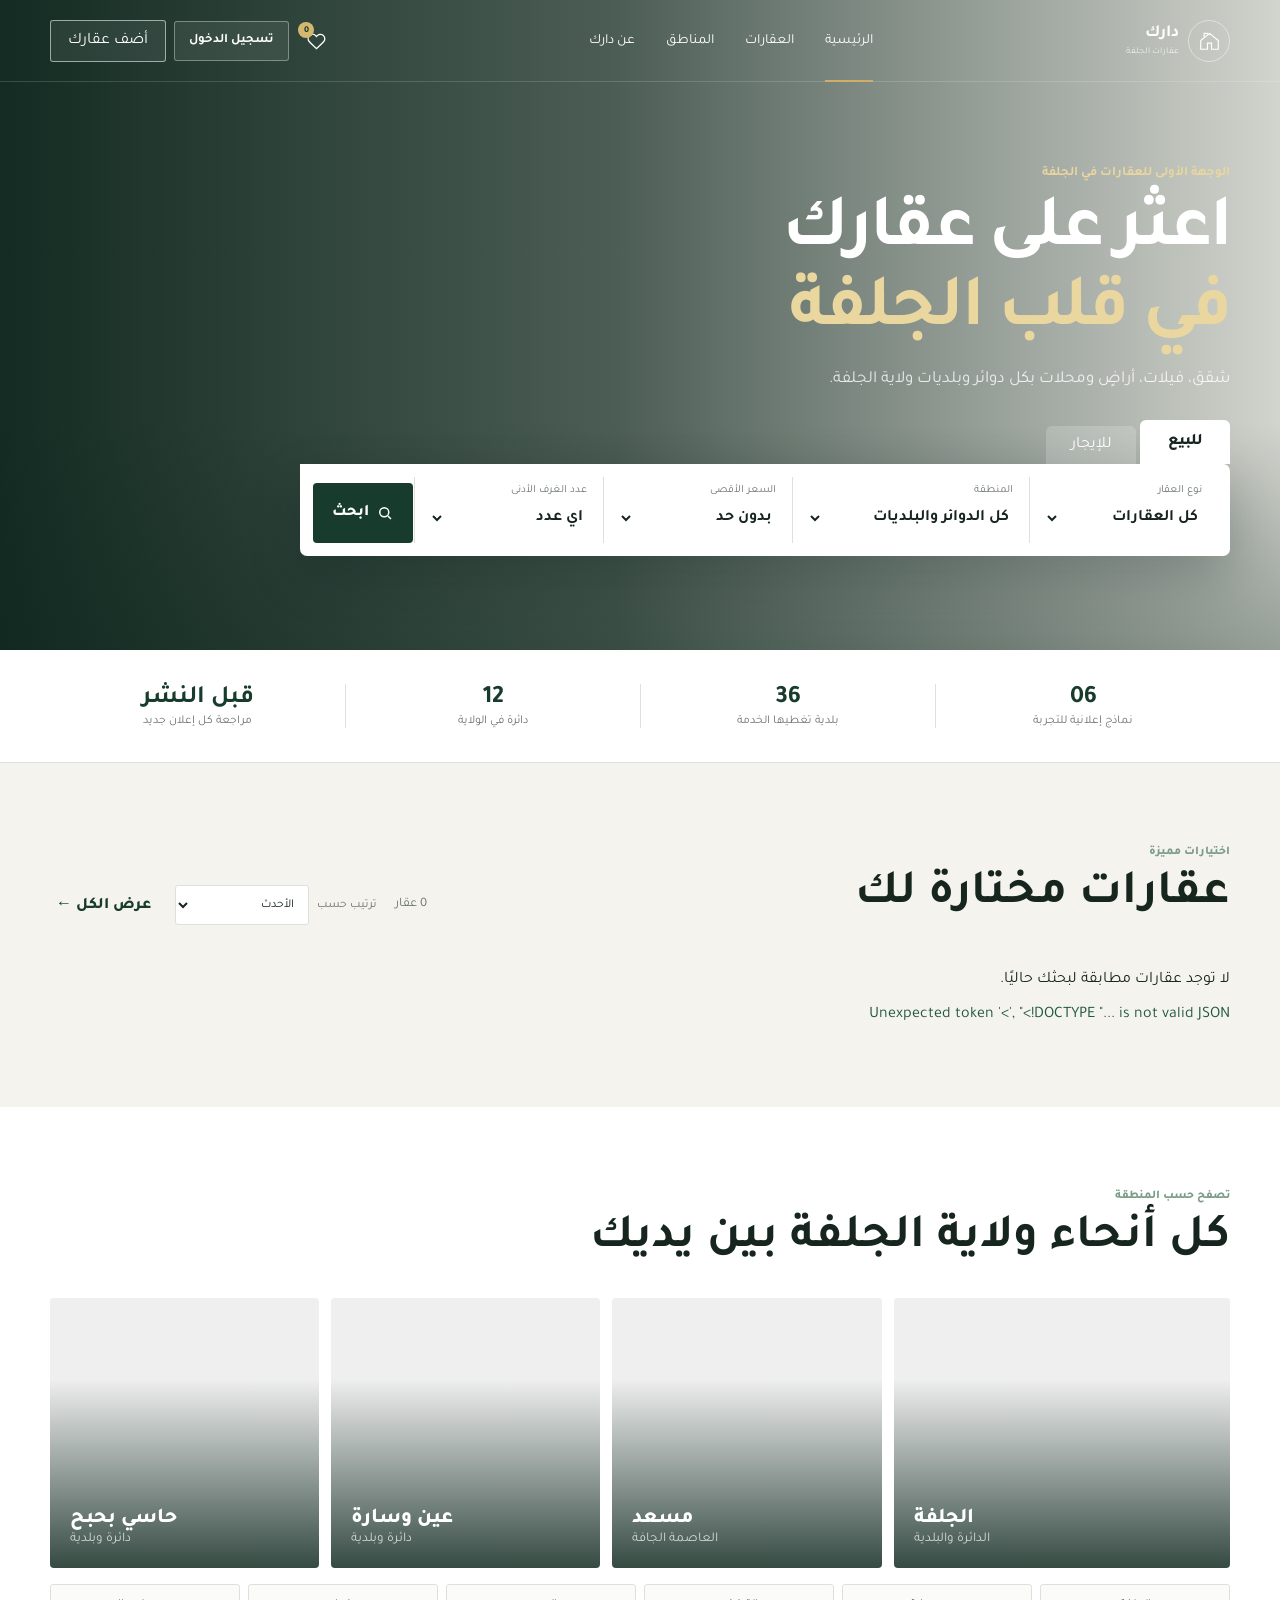
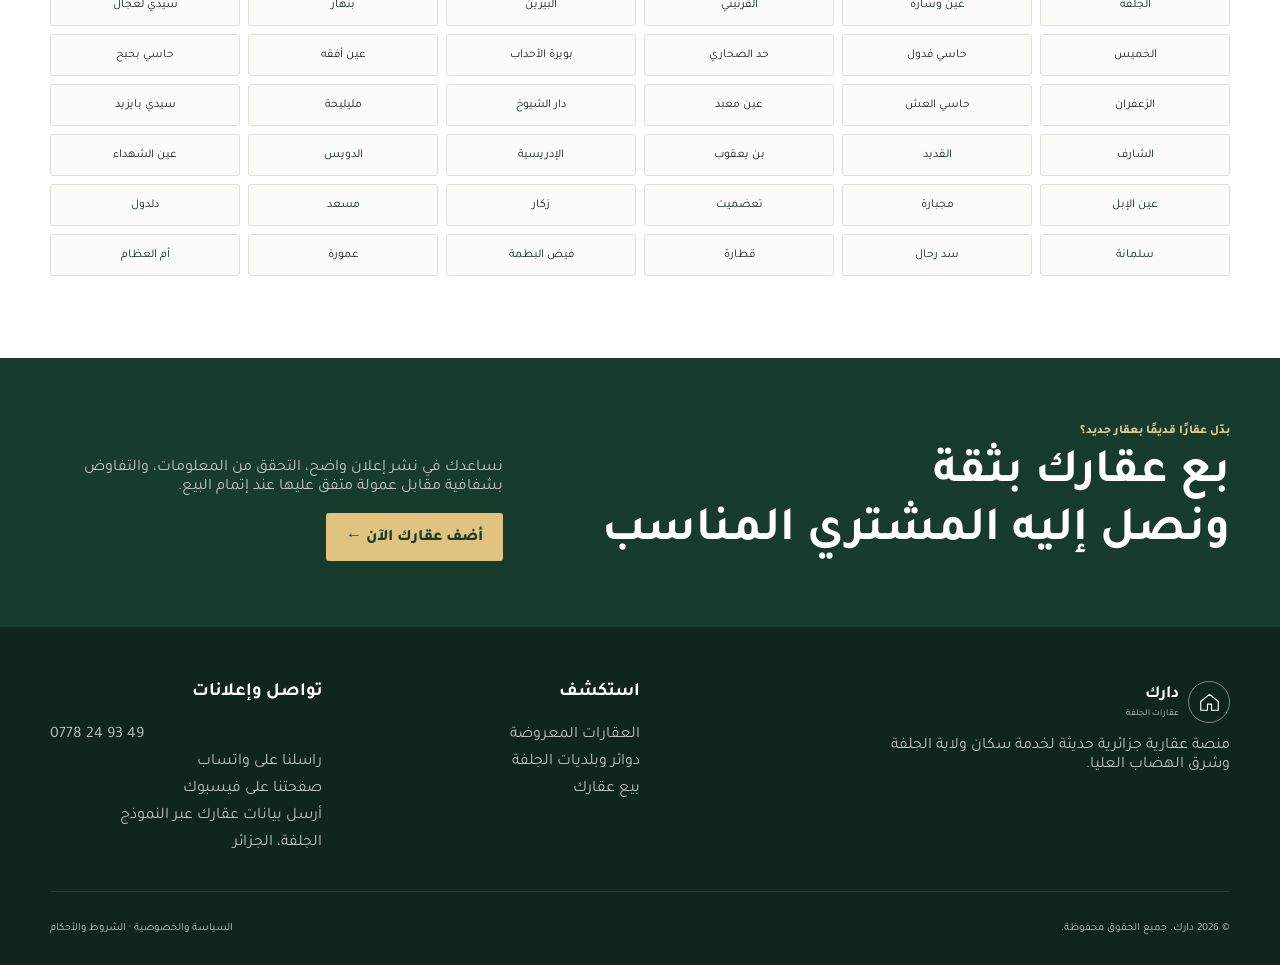
==== index.html @ da3f776e "Add files via upload" ====
<!doctype html>
<html lang="ar" dir="rtl">
<head>
  <meta charset="UTF-8">
  <meta name="viewport" content="width=device-width, initial-scale=1.0">
  <meta name="theme-color" content="#10291f">
  <meta name="description" content="دارك - سوق عقارات ولاية الجلفة. ابحث واشترِ أو بع عقارك في بلديات ودواوير ولاية الجلفة.">
  <title>دارك | عقارات الجلفة</title>
  <link rel="preconnect" href="https://fonts.googleapis.com">
  <link rel="preconnect" href="https://fonts.gstatic.com" crossorigin>
  <link href="https://fonts.googleapis.com/css2?family=Tajawal:wght@400;500;700;800&display=swap" rel="stylesheet">
  <link rel="stylesheet" href="./styles.css">
</head>
<body>
  <header class="topbar">
    <div class="container nav-shell">
      <a class="brand" href="#top" aria-label="دارك العقارية">
        <span class="brand-icon">
          <svg viewBox="0 0 40 40" aria-hidden="true"><path d="M7 18.5 20 8l13 10.5v13H23v-9h-6v9H7z"/><path d="M12 13V8h5v1"/></svg>
        </span>
        <span><strong>دارك</strong><small>عقارات الجلفة</small></span>
      </a>

      <nav class="main-nav" id="main-nav" aria-label="التنقل الرئيسي">
        <a class="active" href="#top">الرئيسية</a>
        <a href="#properties">العقارات</a>
        <a href="#locations">المناطق</a>
        <a href="#about">عن دارك</a>
      </nav>

      <div class="nav-actions">
        <button class="icon-button" id="favorites-button" type="button" aria-label="المفضلة">
          <svg viewBox="0 0 24 24" aria-hidden="true"><path d="M20.8 4.6a5.5 5.5 0 0 0-7.8 0L12 5.7l-1.1-1.1a5.5 5.5 0 0 0-7.8 7.8l1.1 1.1L12 21l7.8-7.5 1.1-1.1a5.5 5.5 0 0 0-.1-7.8Z"/></svg>
          <span class="favorite-count" id="favorite-count">0</span>
        </button>
        <button class="account-button" type="button" id="account-button">تسجيل الدخول</button>
        <button class="sell-button" type="button" data-open-listing>أضف عقارك</button>
        <button class="menu-button" type="button" id="menu-button" aria-expanded="false" aria-controls="main-nav">☰</button>
      </div>
    </div>
  </header>

  <main id="top">
    <section class="hero">
      <div class="hero-shade"></div>
      <div class="container hero-content">
        <p class="hero-kicker">الوجهة الأولى للعقارات في الجلفة</p>
        <h1>اعثر على عقارك<br><span>في قلب الجلفة</span></h1>
        <p class="hero-description">شقق، فيلات، أراضٍ ومحلات بكل دوائر وبلديات ولاية الجلفة.</p>

        <form class="search-panel" id="search-form">
          <div class="search-tabs" role="tablist">
            <button type="button" class="search-tab active" data-purpose="sale">للبيع</button>
            <button type="button" class="search-tab" data-purpose="rent">للإيجار</button>
          </div>
          <div class="search-fields">
            <label>
              <span>نوع العقار</span>
              <select id="property-type">
                <option value="">كل العقارات</option>
                <option value="شقة">شقة</option>
                <option value="فيلا">فيلا</option>
                <option value="بيت">بيت</option>
                <option value="أرض">أرض</option>
                <option value="محل">محل تجاري</option>
              </select>
            </label>
            <label>
              <span>المنطقة</span>
              <select id="location-filter">
                <option value="">كل الدوائر والبلديات</option>
                <optgroup label="دوائر الجلفة">
                  <option>دائرة الجلفة</option><option>دائرة عين وسارة</option><option>دائرة البيرين</option>
                  <option>دائرة سيدي لعجال</option><option>دائرة حد الصحاري</option><option>دائرة حاسي بحبح</option>
                  <option>دائرة دار الشيوخ</option><option>دائرة الشارف</option><option>دائرة الإدريسية</option>
                  <option>دائرة عين الإبل</option><option>دائرة مسعد</option><option>دائرة فيض البطمة</option>
                </optgroup>
                <optgroup label="بلديات الولاية (36)">
                  <option>الجلفة</option><option>عين وسارة</option><option>القرنيني</option><option>البيرين</option>
                  <option>بنهار</option><option>سيدي لعجال</option><option>الخميس</option><option>حاسي فدول</option>
                  <option>حد الصحاري</option><option>بويرة الأحداب</option><option>عين أفقه</option><option>حاسي بحبح</option>
                  <option>الزعفران</option><option>حاسي العش</option><option>عين معبد</option><option>دار الشيوخ</option>
                  <option>مليليحة</option><option>سيدي بايزيد</option><option>الشارف</option><option>القديد</option>
                  <option>بن يعقوب</option><option>الإدريسية</option><option>الدويس</option><option>عين الشهداء</option>
                  <option>عين الإبل</option><option>مجبارة</option><option>تعضميت</option><option>زكار</option>
                  <option>مسعد</option><option>دلدول</option><option>سلمانة</option><option>سد رحال</option>
                  <option>قطارة</option><option>فيض البطمة</option><option>عمورة</option><option>أم العظام</option>
                </optgroup>
              </select>
            </label>
            <label>
              <span>السعر الأقصى</span>
              <select id="price-filter">
                <option value="">بدون حد</option>
                <option value="5000000">5 مليون دج</option>
                <option value="10000000">10 ملايين دج</option>
                <option value="15000000">15 مليون دج</option>
                <option value="30000000">30 مليون دج</option>
              </select>
            </label>
            <label>
              <span>عدد الغرف الأدنى</span>
              <select id="rooms-filter">
                <option value="">أي عدد</option>
                <option value="1">غرفة واحدة فأكثر</option>
                <option value="2">غرفتان فأكثر</option>
                <option value="3">3 غرف فأكثر</option>
                <option value="4">4 غرف فأكثر</option>
              </select>
            </label>
            <button class="search-submit" type="submit">
              <svg viewBox="0 0 24 24" aria-hidden="true"><circle cx="11" cy="11" r="6"/><path d="m16 16 4 4"/></svg>
              ابحث
            </button>
          </div>
        </form>
      </div>
    </section>

    <section class="stats-strip" aria-label="إحصاءات الموقع">
      <div class="container stats-grid">
        <div><strong>06</strong><span>نماذج إعلانية للتجربة</span></div>
        <div><strong>36</strong><span>بلدية تغطيها الخدمة</span></div>
        <div><strong>12</strong><span>دائرة في الولاية</span></div>
        <div><strong>قبل النشر</strong><span>مراجعة كل إعلان جديد</span></div>
      </div>
    </section>

    <section class="section properties-section" id="properties">
      <div class="container">
        <div class="section-heading">
          <div>
            <p class="eyebrow">اختيارات مميزة</p>
            <h2>عقارات مختارة لك</h2>
          </div>
          <div class="property-controls">
            <span class="results-count" id="results-count" aria-live="polite">— عقار</span>
            <label class="sort-control">ترتيب حسب
              <select id="sort-select" aria-label="ترتيب العقارات">
                <option value="newest">الأحدث</option>
                <option value="price-asc">السعر: الأقل أولًا</option>
                <option value="price-desc">السعر: الأعلى أولًا</option>
                <option value="area-desc">المساحة: الأكبر أولًا</option>
              </select>
            </label>
            <button class="view-all" type="button" id="view-all">عرض الكل ←</button>
          </div>
        </div>
        <div class="property-grid" id="property-grid"></div>
        <p class="form-status properties-status" id="properties-status" role="status"></p>
      </div>
    </section>

    <section class="section location-section" id="locations">
      <div class="container">
        <div class="section-heading">
          <div><p class="eyebrow">تصفح حسب المنطقة</p><h2>كل أنحاء ولاية الجلفة بين يديك</h2></div>
        </div>
        <div class="location-grid">
          <button class="location-card location-djelfa" type="button" data-location="الجلفة"><span>الجلفة</span><small>الدائرة والبلدية</small></button>
          <button class="location-card location-messaad" type="button" data-location="مسعد"><span>مسعد</span><small>العاصمة الجافة</small></button>
          <button class="location-card location-ainoussera" type="button" data-location="عين وسارة"><span>عين وسارة</span><small>دائرة وبلدية</small></button>
          <button class="location-card location-hassi" type="button" data-location="حاسي بحبح"><span>حاسي بحبح</span><small>دائرة وبلدية</small></button>
        </div>
        <div class="municipality-list" id="municipality-list"></div>
      </div>
    </section>

    <section class="sell-cta" id="about">
      <div class="container sell-cta-inner">
        <div>
          <p class="eyebrow">بدّل عقارًا قديمًا بعقار جديد؟</p>
          <h2>بع عقارك بثقة<br>ونصل إليه المشتري المناسب</h2>
        </div>
        <div class="sell-cta-copy">
          <p>نساعدك في نشر إعلان واضح، التحقق من المعلومات، والتفاوض بشفافية مقابل عمولة متفق عليها عند إتمام البيع.</p>
          <button class="cta-button" type="button" data-open-listing>أضف عقارك الآن ←</button>
        </div>
      </div>
    </section>
  </main>

  <footer class="footer">
    <div class="container footer-grid">
      <div>
        <a class="brand footer-brand" href="#top">
          <span class="brand-icon"><svg viewBox="0 0 40 40"><path d="M7 18.5 20 8l13 10.5v13H23v-9h-6v9H7z"/></svg></span>
          <span><strong>دارك</strong><small>عقارات الجلفة</small></span>
        </a>
        <p>منصة عقارية جزائرية حديثة لخدمة سكان ولاية الجلفة وشرق الهضاب العليا.</p>
      </div>
      <div><h3>استكشف</h3><a href="#properties">العقارات المعروضة</a><a href="#locations">دوائر وبلديات الجلفة</a><a href="#about">بيع عقارك</a></div>
      <div>
        <h3>تواصل وإعلانات</h3>
        <a href="tel:+213778249349" dir="ltr">0778 24 93 49</a>
        <a href="https://wa.me/213778249349" target="_blank" rel="noopener noreferrer">راسلنا على واتساب</a>
        <a href="https://web.facebook.com/oussama.sd.545301/" target="_blank" rel="noopener noreferrer">صفحتنا على فيسبوك</a>
        <a href="#about">أرسل بيانات عقارك عبر النموذج</a>
        <span>الجلفة، الجزائر</span>
      </div>
    </div>
    <div class="container footer-bottom"><span>© 2026 دارك. جميع الحقوق محفوظة.</span><span>السياسة والخصوصية · الشروط والأحكام</span></div>
  </footer>

  <dialog class="modal" id="listing-modal">
    <form method="dialog" class="modal-close-wrap"><button class="modal-close" aria-label="إغلاق">×</button></form>
    <div class="modal-body">
      <p class="eyebrow">أضف إعلانًا جديدًا</p>
      <h2>عرض عقارك للبيع أو الإيجار</h2>
      <form id="listing-form" class="listing-form" enctype="multipart/form-data">
        <label><span>عنوان الإعلان</span><input name="title" maxlength="160" required placeholder="مثال: شقة حديثة قرب وسط المدينة"></label>
        <div class="form-grid">
          <label><span>الولاية</span><input value="الجلفة" disabled></label>
          <label><span>البلدية</span><select name="location" id="listing-location" required><option value="">اختر البلدية</option></select></label>
        </div>
        <div class="form-grid">
          <label><span>نوع العقار</span><select name="type" required><option>شقة</option><option>فيلا</option><option>بيت</option><option>أرض</option><option>محل</option></select></label>
          <label><span>الغرض</span><select name="purpose" required><option value="sale">للبيع</option><option value="rent">للإيجار</option></select></label>
        </div>
        <div class="form-grid">
          <label><span>السعر بالدينار</span><input name="price" type="number" min="0" required placeholder="14500000"></label>
          <label><span>رقم الهاتف</span><input name="phone" required inputmode="tel" placeholder="0550 00 00 00"></label>
        </div>
        <div class="form-grid">
          <label><span>المساحة بالمتر المربع</span><input name="area" type="number" min="1" placeholder="اختياري"></label>
          <label><span>عدد الغرف</span><input name="rooms" type="number" min="1" placeholder="اختياري"></label>
        </div>
        <label class="upload-field">
          <span>صور العقار <small>حتى 8 صور، بحد أقصى 4 ميغابايت للصورة</small></span>
          <input id="listing-images" name="images" type="file" accept="image/jpeg,image/png,image/webp" multiple>
          <span class="upload-hint">اختر صورًا واضحة بصيغة JPG أو PNG أو WEBP</span>
        </label>
        <div class="image-preview" id="image-preview" aria-live="polite"></div>
        <label><span>تفاصيل العقار</span><textarea name="description" rows="4" maxlength="5000" placeholder="صف حالة العقار، التجهيزات، الحي وأي تفاصيل مهمة"></textarea></label>
        <label class="terms-check"><input name="accept_terms" type="checkbox" required><span>أؤكد صحة المعلومات وأوافق على مراجعة الإعلان قبل نشره.</span></label>
        <button class="cta-button submit-listing" type="submit">إرسال للمراجعة</button>
        <p class="form-status" id="listing-status" role="status"></p>
      </form>
    </div>
  </dialog>

  <dialog class="modal auth-modal" id="auth-modal">
    <form method="dialog" class="modal-close-wrap"><button class="modal-close" aria-label="إغلاق">×</button></form>
    <div class="modal-body">
      <p class="eyebrow">حسابك في دارك</p>
      <h2 id="auth-title">مرحبًا بعودتك</h2>
      <p class="auth-intro">سجّل الدخول لمتابعة إعلاناتك والتعليق على العقارات.</p>
      <div class="auth-tabs" role="tablist" aria-label="الدخول أو إنشاء حساب">
        <button type="button" class="auth-tab active" data-auth-view="login">تسجيل الدخول</button>
        <button type="button" class="auth-tab" data-auth-view="register">إنشاء حساب</button>
      </div>
      <form id="login-form" class="listing-form auth-form">
        <label><span>رقم الهاتف</span><input name="phone" type="tel" inputmode="tel" autocomplete="tel" required placeholder="07XX XX XX XX"></label>
        <label><span>كلمة المرور</span><input name="password" type="password" autocomplete="current-password" minlength="8" required placeholder="8 أحرف على الأقل"></label>
        <button class="cta-button" type="submit">دخول آمن</button>
        <a class="forgot-password" href="https://wa.me/213778249349" target="_blank" rel="noopener noreferrer">نسيت كلمة المرور؟ تواصل معنا على واتساب</a>
      </form>
      <form id="register-form" class="listing-form auth-form" hidden>
        <label><span>الاسم الكامل</span><input name="name" autocomplete="name" maxlength="100" required placeholder="اكتب اسمك الكامل"></label>
        <label><span>رقم الهاتف</span><input name="phone" type="tel" inputmode="tel" autocomplete="tel" required placeholder="07XX XX XX XX"></label>
        <label><span>كلمة المرور</span><input name="password" type="password" autocomplete="new-password" minlength="8" maxlength="128" required placeholder="8 أحرف على الأقل"></label>
        <button class="cta-button" type="submit">إنشاء الحساب</button>
      </form>
      <p class="form-status" id="auth-status" role="status"></p>
      <p class="auth-security">نحفظ كلمة المرور مشفّرة ولا نعرضها لأحد.</p>
    </div>
  </dialog>

  <dialog class="modal detail-modal" id="detail-modal">
    <button class="modal-close detail-close" aria-label="إغلاق">×</button>
    <div id="detail-content"></div>
    <section class="comments-section">
      <div class="comments-heading">
        <div><p class="eyebrow">آراء المجتمع</p><h3>التعليقات</h3></div>
        <span id="comment-count">0 تعليق</span>
      </div>
      <div class="comments-list" id="comments-list"></div>
      <form class="comment-form" id="comment-form">
        <label for="comment-body">أضف تعليقًا أو استفسارًا</label>
        <textarea id="comment-body" name="body" rows="3" maxlength="2000" required placeholder="اكتب تعليقك باحترام ووضوح…"></textarea>
        <div class="comment-form-footer">
          <p class="form-status" id="comment-status" role="status"></p>
          <button class="cta-button" type="submit">إرسال التعليق</button>
        </div>
      </form>
    </section>
  </dialog>

  <script src="./script.js"></script>
</body>
</html>
---- styles.css ----
:root {
  --green: #173c2d;
  --green-2: #1f573f;
  --gold: #cfae67;
  --cream: #f5f3ed;
  --ink: #17251f;
  --muted: #6d756f;
  --line: #dde1dc;
  --white: #fff;
}
* { box-sizing: border-box; }
html { scroll-behavior: smooth; }
body { margin: 0; color: var(--ink); background: var(--cream); font-family: "Tajawal", Arial, sans-serif; }
button, input, select, textarea { font: inherit; }
button, select { cursor: pointer; }
button { transition: transform .18s ease, box-shadow .18s ease, background-color .18s ease, filter .18s ease; }
button:hover:not(:disabled) { transform: translateY(-2px); filter: brightness(1.04); }
button:active:not(:disabled) { transform: translateY(0) scale(.97); }
button:focus-visible, a:focus-visible, input:focus-visible, select:focus-visible, textarea:focus-visible { outline: 3px solid rgba(207,174,103,.8); outline-offset: 3px; }
button:disabled { cursor: wait; opacity: .65; }
[hidden] { display: none !important; }
a { color: inherit; text-decoration: none; }
.container { width: min(1180px, calc(100% - 48px)); margin-inline: auto; }

.topbar { position: absolute; z-index: 20; inset: 0 0 auto; height: 82px; color: white; border-bottom: 1px solid rgba(255,255,255,.15); }
.nav-shell { height: 82px; display: flex; align-items: center; justify-content: space-between; }
.brand { display: flex; align-items: center; gap: 9px; }
.brand-icon { width: 42px; height: 42px; display: grid; place-items: center; border: 1px solid rgba(255,255,255,.45); border-radius: 50%; }
.brand-icon svg { width: 27px; fill: none; stroke: currentColor; stroke-width: 1.7; stroke-linecap: round; stroke-linejoin: round; }
.brand strong, .brand small { display: block; }
.brand strong { font-size: 17px; line-height: 1.1; }
.brand small { margin-top: 3px; font-size: 9px; opacity: .78; }
.main-nav { display: flex; gap: 31px; font-size: 14px; }
.main-nav a { position: relative; padding-block: 31px; }
.main-nav a.active::after { position: absolute; right: 0; bottom: -1px; width: 100%; height: 2px; background: var(--gold); content: ""; }
.nav-actions { display: flex; align-items: center; gap: 8px; }
.account-button { min-height: 40px; padding-inline: 14px; border: 1px solid rgba(255,255,255,.35); border-radius: 3px; background: rgba(255,255,255,.08); color: white; font-size: 13px; font-weight: 700; }
.icon-button { position: relative; width: 38px; height: 38px; display: grid; place-items: center; border: 0; background: transparent; color: white; }
.icon-button svg { width: 19px; fill: none; stroke: currentColor; stroke-width: 1.7; }
.favorite-count { position: absolute; top: 0; left: 1px; min-width: 16px; height: 16px; display: grid; place-items: center; border-radius: 20px; background: #d6b76f; color: var(--green); font-size: 9px; font-weight: 800; }
.login-button { height: 38px; border: 0; background: transparent; color: white; }
.sell-button { height: 42px; padding-inline: 17px; border: 1px solid rgba(255,255,255,.55); border-radius: 3px; background: rgba(255,255,255,.08); color: white; }
.menu-button { display: none; border: 0; background: transparent; color: white; font-size: 24px; }

.hero { position: relative; min-height: 650px; display: flex; align-items: center; background: url("https://images.unsplash.com/photo-1600607687939-ce8a6c25118c?auto=format&fit=crop&w=1800&q=88") center 58% / cover; color: white; }
.hero-shade { position: absolute; inset: 0; background: linear-gradient(90deg, rgba(10,35,26,.96) 0%, rgba(10,35,26,.72) 48%, rgba(10,35,26,.15) 100%), linear-gradient(0deg, rgba(10,35,26,.3), transparent 35%); }
.hero-content { position: relative; z-index: 2; padding-top: 72px; }
.hero-kicker { margin: 0 0 12px; color: #ead69f; font-size: 13px; font-weight: 700; }
.hero h1 { margin: 0; font-size: clamp(49px, 6.5vw, 74px); line-height: 1.08; letter-spacing: -.035em; }
.hero h1 span { color: #ead69f; }
.hero-description { margin: 17px 0 30px; color: rgba(255,255,255,.82); font-size: 17px; }
.search-panel { width: min(930px, 100%); }
.search-tabs { height: 44px; display: flex; align-items: end; gap: 4px; }
.search-tab { width: 90px; height: 38px; border: 0; border-radius: 6px 6px 0 0; background: rgba(255,255,255,.18); color: white; }
.search-tab.active { height: 44px; background: white; color: var(--ink); font-weight: 800; }
.search-fields { min-height: 92px; display: grid; grid-template-columns: 1fr 1.25fr 1fr 1fr 100px; align-items: end; gap: 1px; padding: 13px; border-radius: 0 7px 7px 7px; background: white; box-shadow: 0 20px 50px rgba(5,25,17,.22); }
.search-fields label { height: 66px; display: flex; flex-direction: column; justify-content: center; gap: 3px; padding-inline: 15px; border-left: 1px solid var(--line); color: var(--muted); }
.search-fields label span { font-size: 11px; }
.search-fields select { width: 100%; height: 36px; border: 0; outline: 0; background: white; color: var(--ink); font-weight: 700; }
.search-submit { height: 60px; display: flex; align-items: center; justify-content: center; gap: 7px; border: 0; border-radius: 4px; background: var(--green); color: white; font-weight: 800; }
.search-submit svg { width: 18px; fill: none; stroke: currentColor; stroke-width: 2; }

.stats-strip { background: white; border-bottom: 1px solid var(--line); }
.stats-grid { min-height: 112px; display: grid; grid-template-columns: repeat(4, 1fr); align-items: center; }
.stats-grid div { display: flex; flex-direction: column; align-items: center; border-left: 1px solid var(--line); }
.stats-grid div:last-child { border-left: 0; }
.stats-grid strong { color: var(--green); font-size: 25px; }
.stats-grid span { color: var(--muted); font-size: 12px; }

.section { padding-block: 82px; }
.section-heading { display: flex; align-items: end; justify-content: space-between; margin-bottom: 30px; }
.eyebrow { margin: 0 0 8px; color: #7d9d89; font-size: 12px; font-weight: 800; }
.section-heading h2, .sell-cta h2 { margin: 0; font-size: clamp(34px, 4vw, 48px); line-height: 1.2; }
.property-controls { display: flex; align-items: center; gap: 18px; }
.results-count { color: var(--muted); font-size: 13px; white-space: nowrap; }
.sort-control { display: flex; align-items: center; gap: 8px; color: var(--muted); font-size: 12px; white-space: nowrap; }
.sort-control select { min-height: 40px; max-width: 190px; padding: 0 10px; border: 1px solid var(--line); border-radius: 3px; background: white; color: var(--ink); }
.view-all { border: 0; background: transparent; color: var(--green); font-weight: 800; }
.property-grid { display: grid; grid-template-columns: repeat(3, 1fr); gap: 20px; }
.property-card { overflow: hidden; border: 1px solid var(--line); border-radius: 5px; background: white; transition: transform .25s, box-shadow .25s; }
.property-card:hover { transform: translateY(-5px); box-shadow: 0 16px 35px rgba(31,68,52,.12); }
.property-image { position: relative; height: 230px; overflow: hidden; background: #dfe4df; }
.property-image img { width: 100%; height: 100%; display: block; object-fit: cover; transition: transform .45s; }
.property-card:hover .property-image img { transform: scale(1.035); }
.property-badge { position: absolute; top: 13px; right: 13px; padding: 6px 10px; border-radius: 3px; background: var(--green); color: white; font-size: 11px; font-weight: 800; }
.favorite-button { position: absolute; top: 12px; left: 12px; width: 38px; height: 38px; display: grid; place-items: center; border: 0; border-radius: 50%; background: rgba(255,255,255,.92); color: var(--ink); box-shadow: 0 4px 15px rgba(0,0,0,.12); }
.favorite-button svg { width: 18px; fill: none; stroke: currentColor; stroke-width: 1.8; }
.favorite-button.active svg { fill: #b94e4e; stroke: #b94e4e; }
.property-body { padding: 18px 18px 16px; }
.property-price { margin: 0 0 5px; color: var(--green); font-size: 21px; font-weight: 800; direction: rtl; }
.property-title { min-height: 48px; margin: 0 0 8px; font-size: 16px; }
.property-location { display: flex; align-items: center; gap: 5px; margin: 0 0 13px; color: var(--muted); font-size: 12px; }
.property-location::before { content: "●"; color: #9cb3a5; font-size: 7px; }
.property-meta { display: flex; align-items: center; gap: 15px; padding-top: 12px; border-top: 1px solid var(--line); color: var(--muted); font-size: 12px; }
.property-meta strong { color: var(--ink); }

.location-section { background: white; }
.location-grid { display: grid; grid-template-columns: 1.25fr 1fr 1fr 1fr; gap: 12px; }
.location-card { position: relative; height: 270px; display: flex; flex-direction: column; align-items: flex-end; justify-content: flex-end; overflow: hidden; border: 0; border-radius: 4px; padding: 20px; background-position: center; background-size: cover; color: white; text-align: right; }
.location-card::before { position: absolute; inset: 0; background: linear-gradient(0deg, rgba(12,38,28,.82), transparent 70%); content: ""; }
.location-card span, .location-card small { position: relative; z-index: 1; }
.location-card span { font-size: 21px; font-weight: 800; }
.location-card small { opacity: .75; }
.location-djelfa { background-image: url("https://images.unsplash.com/photo-1544984243-ec57ea16fe25?auto=format&fit=crop&w=700&q=80"); }
.location-messaad { background-image: url("https://images.unsplash.com/photo-1489493585363-d69421e0edd3?auto=format&fit=crop&w=700&q=80"); }
.location-ainoussera { background-image: url("https://images.unsplash.com/photo-1570129477492-45c003edd2be?auto=format&fit=crop&w=700&q=80"); }
.location-hassi { background-image: url("https://images.unsplash.com/photo-1600607687920-4e2a09cf159d?auto=format&fit=crop&w=700&q=80"); }
.municipality-list { display: grid; grid-template-columns: repeat(6, 1fr); gap: 8px; margin-top: 16px; }
.municipality-list button { min-height: 42px; border: 1px solid var(--line); border-radius: 3px; background: #fbfcfa; color: var(--ink); font-size: 12px; }
.municipality-list button:hover { border-color: #91a99b; background: #f1f5f2; }

.sell-cta { padding-block: 66px; background: var(--green); color: white; }
.sell-cta-inner { display: grid; grid-template-columns: 1fr .7fr; align-items: end; gap: 80px; }
.sell-cta .eyebrow { color: #e2ca91; }
.sell-cta-copy p { color: rgba(255,255,255,.72); }
.cta-button { min-height: 48px; padding-inline: 20px; border: 0; border-radius: 3px; background: #dfc37f; color: var(--green); font-weight: 800; }

.footer { padding-top: 54px; background: #10251b; color: rgba(255,255,255,.72); }
.footer-grid { display: grid; grid-template-columns: 1.5fr .7fr .8fr; gap: 80px; }
.footer-brand { color: white; }
.footer-grid p { max-width: 360px; }
.footer-grid h3 { margin: 0 0 14px; color: white; }
.footer-grid > div { display: flex; flex-direction: column; gap: 8px; }
.footer-grid > div:first-child { display: block; }
.footer-grid p { margin-top: 14px; }
.footer-bottom { min-height: 74px; display: flex; align-items: center; justify-content: space-between; margin-top: 38px; border-top: 1px solid rgba(255,255,255,.1); font-size: 11px; }

.modal { width: min(650px, calc(100% - 32px)); max-height: 90vh; overflow: auto; border: 0; border-radius: 7px; padding: 0; color: var(--ink); box-shadow: 0 25px 80px rgba(0,0,0,.28); }
.modal::backdrop { background: rgba(8,25,18,.72); backdrop-filter: blur(5px); }
.modal-close-wrap { position: absolute; z-index: 2; left: 12px; top: 12px; margin: 0; }
.modal-close { width: 38px; height: 38px; border: 0; border-radius: 50%; background: #edf1ed; color: var(--ink); font-size: 24px; line-height: 1; }
.modal-body { padding: 38px; }
.modal-body h2 { margin: 0 0 22px; font-size: 30px; }
.listing-form { display: flex; flex-direction: column; gap: 13px; }
.listing-form label { display: flex; flex-direction: column; gap: 6px; font-size: 12px; font-weight: 800; }
.listing-form input, .listing-form select, .listing-form textarea { width: 100%; min-height: 46px; border: 1px solid var(--line); border-radius: 3px; background: #fbfcfa; padding: 10px 12px; outline: 0; }
.listing-form input:focus, .listing-form select:focus, .listing-form textarea:focus { border-color: #7e9f8c; }
.form-grid { display: grid; grid-template-columns: 1fr 1fr; gap: 12px; }
.submit-listing { margin-top: 4px; }
.form-status { min-height: 18px; margin: 0; color: var(--green-2); }
.upload-field { padding: 15px; border: 1px dashed #9cad9f; border-radius: 4px; background: #f7f9f6; }
.upload-field > span:first-child { display: flex; align-items: center; justify-content: space-between; gap: 10px; }
.upload-field small { color: var(--muted); font-size: 11px; font-weight: 500; }
.upload-field input { min-height: 45px; padding: 8px; background: white; }
.upload-hint { color: var(--muted); font-size: 11px; font-weight: 500; }
.image-preview { display: grid; grid-template-columns: repeat(4, minmax(0, 1fr)); gap: 8px; }
.image-preview:empty { display: none; }
.image-preview img { width: 100%; aspect-ratio: 1; border-radius: 3px; object-fit: cover; }
.terms-check { display: flex !important; flex-direction: row !important; align-items: flex-start; gap: 9px !important; color: var(--muted); font-weight: 500 !important; }
.terms-check input { width: 17px; min-height: 17px; flex: 0 0 17px; margin: 3px 0 0; accent-color: var(--green); }
.auth-modal { width: min(490px, calc(100% - 32px)); }
.auth-modal .modal-body { padding-top: 44px; }
.auth-intro, .auth-security { color: var(--muted); font-size: 13px; }
.auth-tabs { display: grid; grid-template-columns: 1fr 1fr; gap: 5px; margin: 20px 0; padding: 4px; border-radius: 4px; background: #eef1ed; }
.auth-tab { min-height: 42px; border: 0; border-radius: 3px; background: transparent; color: var(--muted); font-weight: 700; }
.auth-tab.active { background: white; color: var(--green); box-shadow: 0 2px 8px rgba(0,0,0,.08); }
.forgot-password { color: var(--green-2); font-size: 12px; text-align: center; }
.auth-security { margin: 12px 0 0; text-align: center; font-size: 11px; }
.detail-modal { width: min(900px, calc(100% - 32px)); }
.detail-modal .detail-close { position: absolute; z-index: 3; left: 18px; top: 18px; background: white; box-shadow: 0 4px 15px rgba(0,0,0,.15); }
.detail-layout { display: grid; grid-template-columns: 1.15fr .85fr; }
.detail-gallery { min-width: 0; background: #e6ebe7; }
.detail-main-image { width: 100%; height: 440px; display: block; object-fit: cover; }
.detail-thumbnails { display: flex; gap: 7px; padding: 9px; overflow-x: auto; background: white; }
.detail-thumbnail { width: 70px; height: 55px; flex: 0 0 70px; overflow: hidden; border: 2px solid transparent; border-radius: 3px; padding: 0; background: white; }
.detail-thumbnail.active { border-color: var(--gold); }
.detail-thumbnail img { width: 100%; height: 100%; display: block; object-fit: cover; }
.detail-image-placeholder { min-height: 260px; display: grid; place-items: center; color: var(--muted); }
.detail-info { padding: 35px 28px; }
.detail-info > .property-badge { position: static; display: inline-block; }
.detail-info h2 { margin: 8px 0 12px; }
.detail-info .property-price { font-size: 28px; }
.detail-info p { color: var(--muted); }
.detail-description { white-space: pre-wrap; overflow-wrap: anywhere; }
.detail-actions { display: flex; gap: 8px; margin-top: 20px; }
.detail-actions a { height: 48px; flex: 1; display: grid; place-items: center; border-radius: 3px; background: var(--green); color: white; font-weight: 800; }
.comments-section { padding: 25px 30px 30px; border-top: 1px solid var(--line); background: #fbfcfa; }
.comments-heading { display: flex; align-items: center; justify-content: space-between; }
.comments-heading h3 { margin: 0; font-size: 23px; }
.comments-heading > span { color: var(--muted); font-size: 12px; }
.comments-list { display: grid; gap: 10px; margin-block: 16px; }
.comment-card { padding: 13px 15px; border: 1px solid var(--line); border-radius: 3px; background: white; }
.comment-card header { display: flex; justify-content: space-between; gap: 12px; margin-bottom: 5px; color: var(--green); font-size: 12px; font-weight: 800; }
.comment-card time { color: var(--muted); font-size: 10px; font-weight: 400; }
.comment-card p { margin: 0; color: #414b45; white-space: pre-wrap; overflow-wrap: anywhere; }
.comment-form { display: grid; gap: 9px; }
.comment-form label { font-size: 13px; font-weight: 800; }
.comment-form textarea { width: 100%; resize: vertical; padding: 11px 13px; border: 1px solid var(--line); border-radius: 3px; background: white; }
.comment-form-footer { display: flex; align-items: center; justify-content: space-between; gap: 12px; }
.comment-form-footer .form-status { flex: 1; }
.comment-form .cta-button { min-height: 42px; }
.property-card { cursor: pointer; }

@media (max-width: 900px) {
  .container { width: min(100% - 32px, 1180px); }
  .main-nav { position: absolute; top: 72px; right: 16px; left: 16px; display: none; flex-direction: column; gap: 0; padding: 10px 18px; background: var(--green); }
  .main-nav.open { display: flex; }
  .main-nav a { padding: 12px 4px; border-bottom: 1px solid rgba(255,255,255,.1); }
  .main-nav a.active::after { display: none; }
  .menu-button { display: block; }
  .account-button { min-height: 36px; padding-inline: 9px; font-size: 11px; }
  .hero { min-height: 690px; }
  .search-fields { grid-template-columns: 1fr 1fr; }
  .search-fields label { border: 0; }
  .property-grid { grid-template-columns: 1fr 1fr; }
  .location-grid { grid-template-columns: 1fr 1fr; }
  .location-card { height: 220px; }
  .municipality-list { grid-template-columns: repeat(3, 1fr); }
  .sell-cta-inner { grid-template-columns: 1fr; gap: 20px; }
  .footer-grid { grid-template-columns: 1fr 1fr; }
  .footer-grid > div:first-child { grid-column: 1 / -1; }
}
@media (max-width: 620px) {
  .topbar, .nav-shell { height: 72px; }
  .brand-icon { width: 38px; height: 38px; }
  .brand small { display: none; }
  .sell-button { display: none; }
  .account-button { max-width: 116px; overflow: hidden; text-overflow: ellipsis; white-space: nowrap; }
  .hero { min-height: 760px; align-items: flex-start; padding-top: 130px; background-position: 58% center; }
  .hero h1 { font-size: 44px; }
  .hero-description { max-width: 310px; }
  .search-panel { margin-top: 22px; }
  .search-fields { grid-template-columns: 1fr; padding: 10px; }
  .search-fields label { height: 58px; border-bottom: 1px solid var(--line); }
  .search-submit { height: 52px; }
  .stats-grid { grid-template-columns: 1fr 1fr; padding-block: 10px; }
  .stats-grid div { min-height: 72px; justify-content: center; border-bottom: 1px solid var(--line); }
  .stats-grid div:nth-child(2) { border-left: 0; }
  .stats-grid div:nth-child(3), .stats-grid div:nth-child(4) { border-bottom: 0; }
  .section { padding-block: 58px; }
  .section-heading { align-items: flex-start; }
  .property-controls { align-items: flex-end; flex-direction: column; gap: 8px; }
  .sort-control select { max-width: 160px; }
  .property-grid { grid-template-columns: 1fr; }
  .property-image { height: 245px; }
  .location-grid { grid-template-columns: 1fr 1fr; }
  .location-card { height: 180px; }
  .municipality-list { grid-template-columns: repeat(2, 1fr); }
  .sell-cta { padding-block: 48px; }
  .footer-grid { grid-template-columns: 1fr; gap: 28px; }
  .footer-grid > div:first-child { grid-column: auto; }
  .footer-bottom { align-items: flex-start; flex-direction: column; justify-content: center; gap: 5px; }
  .form-grid { grid-template-columns: 1fr; }
  .image-preview { grid-template-columns: repeat(3, minmax(0, 1fr)); }
  .modal-body { padding: 28px 18px; }
  .detail-layout { grid-template-columns: 1fr; }
  .detail-main-image { height: 280px; }
  .comments-section { padding: 20px 18px; }
  .comment-form-footer { align-items: stretch; flex-direction: column; }
}
@media (prefers-reduced-motion: reduce) {
  html { scroll-behavior: auto; }
  *, *::before, *::after { animation-duration: .01ms !important; transition-duration: .01ms !important; }
}
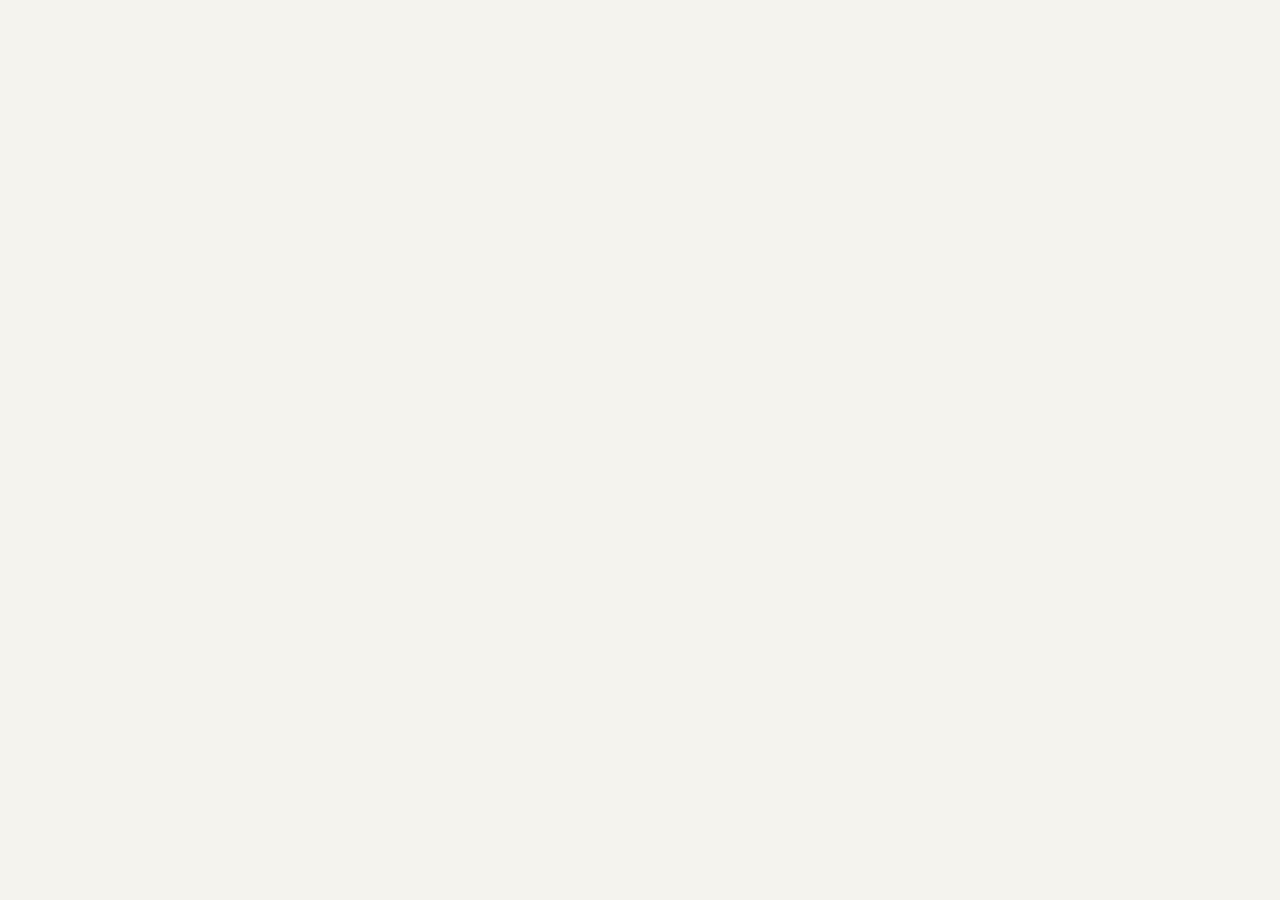
==== commit 2d8c277a: "Improve login and registration UI with validation" ====
--- a/index.html
+++ b/index.html
@@ -1,291 +1,66 @@
-<!doctype html>
-<html lang="ar" dir="rtl">
-<head>
-  <meta charset="UTF-8">
-  <meta name="viewport" content="width=device-width, initial-scale=1.0">
-  <meta name="theme-color" content="#10291f">
-  <meta name="description" content="دارك - سوق عقارات ولاية الجلفة. ابحث واشترِ أو بع عقارك في بلديات ودواوير ولاية الجلفة.">
-  <title>دارك | عقارات الجلفة</title>
-  <link rel="preconnect" href="https://fonts.googleapis.com">
-  <link rel="preconnect" href="https://fonts.gstatic.com" crossorigin>
-  <link href="https://fonts.googleapis.com/css2?family=Tajawal:wght@400;500;700;800&display=swap" rel="stylesheet">
-  <link rel="stylesheet" href="./styles.css">
-</head>
-<body>
-  <header class="topbar">
-    <div class="container nav-shell">
-      <a class="brand" href="#top" aria-label="دارك العقارية">
-        <span class="brand-icon">
-          <svg viewBox="0 0 40 40" aria-hidden="true"><path d="M7 18.5 20 8l13 10.5v13H23v-9h-6v9H7z"/><path d="M12 13V8h5v1"/></svg>
-        </span>
-        <span><strong>دارك</strong><small>عقارات الجلفة</small></span>
-      </a>
-
-      <nav class="main-nav" id="main-nav" aria-label="التنقل الرئيسي">
-        <a class="active" href="#top">الرئيسية</a>
-        <a href="#properties">العقارات</a>
-        <a href="#locations">المناطق</a>
-        <a href="#about">عن دارك</a>
-      </nav>
-
-      <div class="nav-actions">
-        <button class="icon-button" id="favorites-button" type="button" aria-label="المفضلة">
-          <svg viewBox="0 0 24 24" aria-hidden="true"><path d="M20.8 4.6a5.5 5.5 0 0 0-7.8 0L12 5.7l-1.1-1.1a5.5 5.5 0 0 0-7.8 7.8l1.1 1.1L12 21l7.8-7.5 1.1-1.1a5.5 5.5 0 0 0-.1-7.8Z"/></svg>
-          <span class="favorite-count" id="favorite-count">0</span>
-        </button>
-        <button class="account-button" type="button" id="account-button">تسجيل الدخول</button>
-        <button class="sell-button" type="button" data-open-listing>أضف عقارك</button>
-        <button class="menu-button" type="button" id="menu-button" aria-expanded="false" aria-controls="main-nav">☰</button>
-      </div>
-    </div>
-  </header>
-
-  <main id="top">
-    <section class="hero">
-      <div class="hero-shade"></div>
-      <div class="container hero-content">
-        <p class="hero-kicker">الوجهة الأولى للعقارات في الجلفة</p>
-        <h1>اعثر على عقارك<br><span>في قلب الجلفة</span></h1>
-        <p class="hero-description">شقق، فيلات، أراضٍ ومحلات بكل دوائر وبلديات ولاية الجلفة.</p>
-
-        <form class="search-panel" id="search-form">
-          <div class="search-tabs" role="tablist">
-            <button type="button" class="search-tab active" data-purpose="sale">للبيع</button>
-            <button type="button" class="search-tab" data-purpose="rent">للإيجار</button>
-          </div>
-          <div class="search-fields">
-            <label>
-              <span>نوع العقار</span>
-              <select id="property-type">
-                <option value="">كل العقارات</option>
-                <option value="شقة">شقة</option>
-                <option value="فيلا">فيلا</option>
-                <option value="بيت">بيت</option>
-                <option value="أرض">أرض</option>
-                <option value="محل">محل تجاري</option>
-              </select>
-            </label>
-            <label>
-              <span>المنطقة</span>
-              <select id="location-filter">
-                <option value="">كل الدوائر والبلديات</option>
-                <optgroup label="دوائر الجلفة">
-                  <option>دائرة الجلفة</option><option>دائرة عين وسارة</option><option>دائرة البيرين</option>
-                  <option>دائرة سيدي لعجال</option><option>دائرة حد الصحاري</option><option>دائرة حاسي بحبح</option>
-                  <option>دائرة دار الشيوخ</option><option>دائرة الشارف</option><option>دائرة الإدريسية</option>
-                  <option>دائرة عين الإبل</option><option>دائرة مسعد</option><option>دائرة فيض البطمة</option>
-                </optgroup>
-                <optgroup label="بلديات الولاية (36)">
-                  <option>الجلفة</option><option>عين وسارة</option><option>القرنيني</option><option>البيرين</option>
-                  <option>بنهار</option><option>سيدي لعجال</option><option>الخميس</option><option>حاسي فدول</option>
-                  <option>حد الصحاري</option><option>بويرة الأحداب</option><option>عين أفقه</option><option>حاسي بحبح</option>
-                  <option>الزعفران</option><option>حاسي العش</option><option>عين معبد</option><option>دار الشيوخ</option>
-                  <option>مليليحة</option><option>سيدي بايزيد</option><option>الشارف</option><option>القديد</option>
-                  <option>بن يعقوب</option><option>الإدريسية</option><option>الدويس</option><option>عين الشهداء</option>
-                  <option>عين الإبل</option><option>مجبارة</option><option>تعضميت</option><option>زكار</option>
-                  <option>مسعد</option><option>دلدول</option><option>سلمانة</option><option>سد رحال</option>
-                  <option>قطارة</option><option>فيض البطمة</option><option>عمورة</option><option>أم العظام</option>
-                </optgroup>
-              </select>
-            </label>
-            <label>
-              <span>السعر الأقصى</span>
-              <select id="price-filter">
-                <option value="">بدون حد</option>
-                <option value="5000000">5 مليون دج</option>
-                <option value="10000000">10 ملايين دج</option>
-                <option value="15000000">15 مليون دج</option>
-                <option value="30000000">30 مليون دج</option>
-              </select>
-            </label>
-            <label>
-              <span>عدد الغرف الأدنى</span>
-              <select id="rooms-filter">
-                <option value="">أي عدد</option>
-                <option value="1">غرفة واحدة فأكثر</option>
-                <option value="2">غرفتان فأكثر</option>
-                <option value="3">3 غرف فأكثر</option>
-                <option value="4">4 غرف فأكثر</option>
-              </select>
-            </label>
-            <button class="search-submit" type="submit">
-              <svg viewBox="0 0 24 24" aria-hidden="true"><circle cx="11" cy="11" r="6"/><path d="m16 16 4 4"/></svg>
-              ابحث
-            </button>
-          </div>
-        </form>
-      </div>
-    </section>
-
-    <section class="stats-strip" aria-label="إحصاءات الموقع">
-      <div class="container stats-grid">
-        <div><strong>06</strong><span>نماذج إعلانية للتجربة</span></div>
-        <div><strong>36</strong><span>بلدية تغطيها الخدمة</span></div>
-        <div><strong>12</strong><span>دائرة في الولاية</span></div>
-        <div><strong>قبل النشر</strong><span>مراجعة كل إعلان جديد</span></div>
-      </div>
-    </section>
-
-    <section class="section properties-section" id="properties">
-      <div class="container">
-        <div class="section-heading">
-          <div>
-            <p class="eyebrow">اختيارات مميزة</p>
-            <h2>عقارات مختارة لك</h2>
-          </div>
-          <div class="property-controls">
-            <span class="results-count" id="results-count" aria-live="polite">— عقار</span>
-            <label class="sort-control">ترتيب حسب
-              <select id="sort-select" aria-label="ترتيب العقارات">
-                <option value="newest">الأحدث</option>
-                <option value="price-asc">السعر: الأقل أولًا</option>
-                <option value="price-desc">السعر: الأعلى أولًا</option>
-                <option value="area-desc">المساحة: الأكبر أولًا</option>
-              </select>
-            </label>
-            <button class="view-all" type="button" id="view-all">عرض الكل ←</button>
-          </div>
-        </div>
-        <div class="property-grid" id="property-grid"></div>
-        <p class="form-status properties-status" id="properties-status" role="status"></p>
-      </div>
-    </section>
-
-    <section class="section location-section" id="locations">
-      <div class="container">
-        <div class="section-heading">
-          <div><p class="eyebrow">تصفح حسب المنطقة</p><h2>كل أنحاء ولاية الجلفة بين يديك</h2></div>
-        </div>
-        <div class="location-grid">
-          <button class="location-card location-djelfa" type="button" data-location="الجلفة"><span>الجلفة</span><small>الدائرة والبلدية</small></button>
-          <button class="location-card location-messaad" type="button" data-location="مسعد"><span>مسعد</span><small>العاصمة الجافة</small></button>
-          <button class="location-card location-ainoussera" type="button" data-location="عين وسارة"><span>عين وسارة</span><small>دائرة وبلدية</small></button>
-          <button class="location-card location-hassi" type="button" data-location="حاسي بحبح"><span>حاسي بحبح</span><small>دائرة وبلدية</small></button>
-        </div>
-        <div class="municipality-list" id="municipality-list"></div>
-      </div>
-    </section>
-
-    <section class="sell-cta" id="about">
-      <div class="container sell-cta-inner">
-        <div>
-          <p class="eyebrow">بدّل عقارًا قديمًا بعقار جديد؟</p>
-          <h2>بع عقارك بثقة<br>ونصل إليه المشتري المناسب</h2>
-        </div>
-        <div class="sell-cta-copy">
-          <p>نساعدك في نشر إعلان واضح، التحقق من المعلومات، والتفاوض بشفافية مقابل عمولة متفق عليها عند إتمام البيع.</p>
-          <button class="cta-button" type="button" data-open-listing>أضف عقارك الآن ←</button>
-        </div>
-      </div>
-    </section>
-  </main>
-
-  <footer class="footer">
-    <div class="container footer-grid">
-      <div>
-        <a class="brand footer-brand" href="#top">
-          <span class="brand-icon"><svg viewBox="0 0 40 40"><path d="M7 18.5 20 8l13 10.5v13H23v-9h-6v9H7z"/></svg></span>
-          <span><strong>دارك</strong><small>عقارات الجلفة</small></span>
-        </a>
-        <p>منصة عقارية جزائرية حديثة لخدمة سكان ولاية الجلفة وشرق الهضاب العليا.</p>
-      </div>
-      <div><h3>استكشف</h3><a href="#properties">العقارات المعروضة</a><a href="#locations">دوائر وبلديات الجلفة</a><a href="#about">بيع عقارك</a></div>
-      <div>
-        <h3>تواصل وإعلانات</h3>
-        <a href="tel:+213778249349" dir="ltr">0778 24 93 49</a>
-        <a href="https://wa.me/213778249349" target="_blank" rel="noopener noreferrer">راسلنا على واتساب</a>
-        <a href="https://web.facebook.com/oussama.sd.545301/" target="_blank" rel="noopener noreferrer">صفحتنا على فيسبوك</a>
-        <a href="#about">أرسل بيانات عقارك عبر النموذج</a>
-        <span>الجلفة، الجزائر</span>
-      </div>
-    </div>
-    <div class="container footer-bottom"><span>© 2026 دارك. جميع الحقوق محفوظة.</span><span>السياسة والخصوصية · الشروط والأحكام</span></div>
-  </footer>
-
-  <dialog class="modal" id="listing-modal">
-    <form method="dialog" class="modal-close-wrap"><button class="modal-close" aria-label="إغلاق">×</button></form>
-    <div class="modal-body">
-      <p class="eyebrow">أضف إعلانًا جديدًا</p>
-      <h2>عرض عقارك للبيع أو الإيجار</h2>
-      <form id="listing-form" class="listing-form" enctype="multipart/form-data">
-        <label><span>عنوان الإعلان</span><input name="title" maxlength="160" required placeholder="مثال: شقة حديثة قرب وسط المدينة"></label>
-        <div class="form-grid">
-          <label><span>الولاية</span><input value="الجلفة" disabled></label>
-          <label><span>البلدية</span><select name="location" id="listing-location" required><option value="">اختر البلدية</option></select></label>
-        </div>
-        <div class="form-grid">
-          <label><span>نوع العقار</span><select name="type" required><option>شقة</option><option>فيلا</option><option>بيت</option><option>أرض</option><option>محل</option></select></label>
-          <label><span>الغرض</span><select name="purpose" required><option value="sale">للبيع</option><option value="rent">للإيجار</option></select></label>
-        </div>
-        <div class="form-grid">
-          <label><span>السعر بالدينار</span><input name="price" type="number" min="0" required placeholder="14500000"></label>
-          <label><span>رقم الهاتف</span><input name="phone" required inputmode="tel" placeholder="0550 00 00 00"></label>
-        </div>
-        <div class="form-grid">
-          <label><span>المساحة بالمتر المربع</span><input name="area" type="number" min="1" placeholder="اختياري"></label>
-          <label><span>عدد الغرف</span><input name="rooms" type="number" min="1" placeholder="اختياري"></label>
-        </div>
-        <label class="upload-field">
-          <span>صور العقار <small>حتى 8 صور، بحد أقصى 4 ميغابايت للصورة</small></span>
-          <input id="listing-images" name="images" type="file" accept="image/jpeg,image/png,image/webp" multiple>
-          <span class="upload-hint">اختر صورًا واضحة بصيغة JPG أو PNG أو WEBP</span>
-        </label>
-        <div class="image-preview" id="image-preview" aria-live="polite"></div>
-        <label><span>تفاصيل العقار</span><textarea name="description" rows="4" maxlength="5000" placeholder="صف حالة العقار، التجهيزات، الحي وأي تفاصيل مهمة"></textarea></label>
-        <label class="terms-check"><input name="accept_terms" type="checkbox" required><span>أؤكد صحة المعلومات وأوافق على مراجعة الإعلان قبل نشره.</span></label>
-        <button class="cta-button submit-listing" type="submit">إرسال للمراجعة</button>
-        <p class="form-status" id="listing-status" role="status"></p>
-      </form>
-    </div>
-  </dialog>
-
-  <dialog class="modal auth-modal" id="auth-modal">
-    <form method="dialog" class="modal-close-wrap"><button class="modal-close" aria-label="إغلاق">×</button></form>
-    <div class="modal-body">
-      <p class="eyebrow">حسابك في دارك</p>
-      <h2 id="auth-title">مرحبًا بعودتك</h2>
-      <p class="auth-intro">سجّل الدخول لمتابعة إعلاناتك والتعليق على العقارات.</p>
-      <div class="auth-tabs" role="tablist" aria-label="الدخول أو إنشاء حساب">
-        <button type="button" class="auth-tab active" data-auth-view="login">تسجيل الدخول</button>
-        <button type="button" class="auth-tab" data-auth-view="register">إنشاء حساب</button>
-      </div>
-      <form id="login-form" class="listing-form auth-form">
-        <label><span>رقم الهاتف</span><input name="phone" type="tel" inputmode="tel" autocomplete="tel" required placeholder="07XX XX XX XX"></label>
-        <label><span>كلمة المرور</span><input name="password" type="password" autocomplete="current-password" minlength="8" required placeholder="8 أحرف على الأقل"></label>
-        <button class="cta-button" type="submit">دخول آمن</button>
-        <a class="forgot-password" href="https://wa.me/213778249349" target="_blank" rel="noopener noreferrer">نسيت كلمة المرور؟ تواصل معنا على واتساب</a>
-      </form>
-      <form id="register-form" class="listing-form auth-form" hidden>
-        <label><span>الاسم الكامل</span><input name="name" autocomplete="name" maxlength="100" required placeholder="اكتب اسمك الكامل"></label>
-        <label><span>رقم الهاتف</span><input name="phone" type="tel" inputmode="tel" autocomplete="tel" required placeholder="07XX XX XX XX"></label>
-        <label><span>كلمة المرور</span><input name="password" type="password" autocomplete="new-password" minlength="8" maxlength="128" required placeholder="8 أحرف على الأقل"></label>
-        <button class="cta-button" type="submit">إنشاء الحساب</button>
-      </form>
-      <p class="form-status" id="auth-status" role="status"></p>
-      <p class="auth-security">نحفظ كلمة المرور مشفّرة ولا نعرضها لأحد.</p>
-    </div>
-  </dialog>
-
-  <dialog class="modal detail-modal" id="detail-modal">
-    <button class="modal-close detail-close" aria-label="إغلاق">×</button>
-    <div id="detail-content"></div>
-    <section class="comments-section">
-      <div class="comments-heading">
-        <div><p class="eyebrow">آراء المجتمع</p><h3>التعليقات</h3></div>
-        <span id="comment-count">0 تعليق</span>
-      </div>
-      <div class="comments-list" id="comments-list"></div>
-      <form class="comment-form" id="comment-form">
-        <label for="comment-body">أضف تعليقًا أو استفسارًا</label>
-        <textarea id="comment-body" name="body" rows="3" maxlength="2000" required placeholder="اكتب تعليقك باحترام ووضوح…"></textarea>
-        <div class="comment-form-footer">
-          <p class="form-status" id="comment-status" role="status"></p>
-          <button class="cta-button" type="submit">إرسال التعليق</button>
-        </div>
-      </form>
-    </section>
-  </dialog>
-
-  <script src="./script.js"></script>
-</body>
-</html>
+<!doctype html>
+<html lang="ar" dir="rtl">
+<head>
+  <meta charset="UTF-8">
+  <meta name="viewport" content="width=device-width, initial-scale=1.0">
+  <meta name="theme-color" content="#10291f">
+  <meta name="description" content="دارك - سوق عقارات ولاية الجلفة. ابحث واشترِ أو بع عقارك في بلديات ودواوير ولاية الجلفة.">
+  <title>دارك | عقارات الجلفة</title>
+  <link rel="preconnect" href="https://fonts.googleapis.com">
+  <link rel="preconnect" href="https://fonts.gstatic.com" crossorigin>
+  <link href="https://fonts.googleapis.com/css2?family=Tajawal:wght@400;500;700;800&display=swap" rel="stylesheet">
+  <link rel="stylesheet" href="./styles.css">
+</head>
+<body>
+  <!-- AUTH_UI_START -->
+  <dialog class="modal auth-modal" id="auth-modal" aria-labelledby="auth-title">
+    <form method="dialog" class="modal-close-wrap"><button class="modal-close" aria-label="إغلاق">×</button></form>
+    <div class="modal-body auth-modal-body">
+      <div class="auth-brand" aria-hidden="true"><span>د</span></div>
+      <p class="eyebrow">حسابك في دارك</p>
+      <h2 id="auth-title">مرحبًا بعودتك</h2>
+      <p class="auth-intro">سجّل الدخول لمتابعة إعلاناتك والتعليق على العقارات.</p>
+
+      <div class="auth-tabs" role="tablist" aria-label="الدخول أو إنشاء حساب">
+        <button type="button" class="auth-tab active" id="login-tab" role="tab" aria-selected="true" aria-controls="login-form" data-auth-view="login">تسجيل الدخول</button>
+        <button type="button" class="auth-tab" id="register-tab" role="tab" aria-selected="false" aria-controls="register-form" data-auth-view="register">إنشاء حساب</button>
+      </div>
+
+      <form id="login-form" class="listing-form auth-form" novalidate aria-labelledby="login-tab">
+        <label><span>رقم الهاتف</span>
+          <input class="auth-phone" name="phone" type="tel" inputmode="tel" autocomplete="tel" required maxlength="32" dir="ltr" placeholder="07XX XX XX XX">
+        </label>
+        <label><span>كلمة المرور</span>
+          <span class="password-field">
+            <input name="password" type="password" autocomplete="current-password" minlength="8" maxlength="128" required placeholder="8 أحرف على الأقل">
+            <button type="button" class="password-toggle" aria-label="إظهار كلمة المرور" aria-pressed="false">إظهار</button>
+          </span>
+        </label>
+        <button class="cta-button auth-submit" type="submit"><span>دخول آمن</span></button>
+        <a class="forgot-password" href="https://wa.me/213778249349" target="_blank" rel="noopener noreferrer">نسيت كلمة المرور؟ تواصل معنا على واتساب</a>
+      </form>
+
+      <form id="register-form" class="listing-form auth-form" novalidate hidden aria-labelledby="register-tab">
+        <label><span>الاسم الكامل</span>
+          <input name="name" autocomplete="name" maxlength="100" required placeholder="اكتب اسمك الكامل">
+        </label>
+        <label><span>رقم الهاتف</span>
+          <input class="auth-phone" name="phone" type="tel" inputmode="tel" autocomplete="tel" required maxlength="32" dir="ltr" placeholder="07XX XX XX XX">
+        </label>
+        <label><span>كلمة المرور</span>
+          <span class="password-field">
+            <input name="password" type="password" autocomplete="new-password" minlength="8" maxlength="128" required placeholder="8 أحرف على الأقل">
+            <button type="button" class="password-toggle" aria-label="إظهار كلمة المرور" aria-pressed="false">إظهار</button>
+          </span>
+        </label>
+        <button class="cta-button auth-submit" type="submit"><span>إنشاء الحساب</span></button>
+      </form>
+
+      <p class="form-status auth-status" id="auth-status" role="status" aria-live="polite"></p>
+      <p class="auth-security"><svg viewBox="0 0 24 24" aria-hidden="true"><path d="M7 10V7a5 5 0 0 1 10 0v3M5 10h14v11H5z"/></svg> نحفظ كلمة المرور مشفّرة ولا نعرضها لأحد.</p>
+    </div>
+  </dialog>
+  <!-- AUTH_UI_END -->
+  <script src="./script.js"></script>
+</body>
+</html>
--- a/styles.css
+++ b/styles.css
@@ -1,254 +1,16 @@
-:root {
-  --green: #173c2d;
-  --green-2: #1f573f;
-  --gold: #cfae67;
-  --cream: #f5f3ed;
-  --ink: #17251f;
-  --muted: #6d756f;
-  --line: #dde1dc;
-  --white: #fff;
-}
-* { box-sizing: border-box; }
-html { scroll-behavior: smooth; }
-body { margin: 0; color: var(--ink); background: var(--cream); font-family: "Tajawal", Arial, sans-serif; }
-button, input, select, textarea { font: inherit; }
-button, select { cursor: pointer; }
-button { transition: transform .18s ease, box-shadow .18s ease, background-color .18s ease, filter .18s ease; }
-button:hover:not(:disabled) { transform: translateY(-2px); filter: brightness(1.04); }
-button:active:not(:disabled) { transform: translateY(0) scale(.97); }
-button:focus-visible, a:focus-visible, input:focus-visible, select:focus-visible, textarea:focus-visible { outline: 3px solid rgba(207,174,103,.8); outline-offset: 3px; }
-button:disabled { cursor: wait; opacity: .65; }
-[hidden] { display: none !important; }
-a { color: inherit; text-decoration: none; }
-.container { width: min(1180px, calc(100% - 48px)); margin-inline: auto; }
-
-.topbar { position: absolute; z-index: 20; inset: 0 0 auto; height: 82px; color: white; border-bottom: 1px solid rgba(255,255,255,.15); }
-.nav-shell { height: 82px; display: flex; align-items: center; justify-content: space-between; }
-.brand { display: flex; align-items: center; gap: 9px; }
-.brand-icon { width: 42px; height: 42px; display: grid; place-items: center; border: 1px solid rgba(255,255,255,.45); border-radius: 50%; }
-.brand-icon svg { width: 27px; fill: none; stroke: currentColor; stroke-width: 1.7; stroke-linecap: round; stroke-linejoin: round; }
-.brand strong, .brand small { display: block; }
-.brand strong { font-size: 17px; line-height: 1.1; }
-.brand small { margin-top: 3px; font-size: 9px; opacity: .78; }
-.main-nav { display: flex; gap: 31px; font-size: 14px; }
-.main-nav a { position: relative; padding-block: 31px; }
-.main-nav a.active::after { position: absolute; right: 0; bottom: -1px; width: 100%; height: 2px; background: var(--gold); content: ""; }
-.nav-actions { display: flex; align-items: center; gap: 8px; }
-.account-button { min-height: 40px; padding-inline: 14px; border: 1px solid rgba(255,255,255,.35); border-radius: 3px; background: rgba(255,255,255,.08); color: white; font-size: 13px; font-weight: 700; }
-.icon-button { position: relative; width: 38px; height: 38px; display: grid; place-items: center; border: 0; background: transparent; color: white; }
-.icon-button svg { width: 19px; fill: none; stroke: currentColor; stroke-width: 1.7; }
-.favorite-count { position: absolute; top: 0; left: 1px; min-width: 16px; height: 16px; display: grid; place-items: center; border-radius: 20px; background: #d6b76f; color: var(--green); font-size: 9px; font-weight: 800; }
-.login-button { height: 38px; border: 0; background: transparent; color: white; }
-.sell-button { height: 42px; padding-inline: 17px; border: 1px solid rgba(255,255,255,.55); border-radius: 3px; background: rgba(255,255,255,.08); color: white; }
-.menu-button { display: none; border: 0; background: transparent; color: white; font-size: 24px; }
-
-.hero { position: relative; min-height: 650px; display: flex; align-items: center; background: url("https://images.unsplash.com/photo-1600607687939-ce8a6c25118c?auto=format&fit=crop&w=1800&q=88") center 58% / cover; color: white; }
-.hero-shade { position: absolute; inset: 0; background: linear-gradient(90deg, rgba(10,35,26,.96) 0%, rgba(10,35,26,.72) 48%, rgba(10,35,26,.15) 100%), linear-gradient(0deg, rgba(10,35,26,.3), transparent 35%); }
-.hero-content { position: relative; z-index: 2; padding-top: 72px; }
-.hero-kicker { margin: 0 0 12px; color: #ead69f; font-size: 13px; font-weight: 700; }
-.hero h1 { margin: 0; font-size: clamp(49px, 6.5vw, 74px); line-height: 1.08; letter-spacing: -.035em; }
-.hero h1 span { color: #ead69f; }
-.hero-description { margin: 17px 0 30px; color: rgba(255,255,255,.82); font-size: 17px; }
-.search-panel { width: min(930px, 100%); }
-.search-tabs { height: 44px; display: flex; align-items: end; gap: 4px; }
-.search-tab { width: 90px; height: 38px; border: 0; border-radius: 6px 6px 0 0; background: rgba(255,255,255,.18); color: white; }
-.search-tab.active { height: 44px; background: white; color: var(--ink); font-weight: 800; }
-.search-fields { min-height: 92px; display: grid; grid-template-columns: 1fr 1.25fr 1fr 1fr 100px; align-items: end; gap: 1px; padding: 13px; border-radius: 0 7px 7px 7px; background: white; box-shadow: 0 20px 50px rgba(5,25,17,.22); }
-.search-fields label { height: 66px; display: flex; flex-direction: column; justify-content: center; gap: 3px; padding-inline: 15px; border-left: 1px solid var(--line); color: var(--muted); }
-.search-fields label span { font-size: 11px; }
-.search-fields select { width: 100%; height: 36px; border: 0; outline: 0; background: white; color: var(--ink); font-weight: 700; }
-.search-submit { height: 60px; display: flex; align-items: center; justify-content: center; gap: 7px; border: 0; border-radius: 4px; background: var(--green); color: white; font-weight: 800; }
-.search-submit svg { width: 18px; fill: none; stroke: currentColor; stroke-width: 2; }
-
-.stats-strip { background: white; border-bottom: 1px solid var(--line); }
-.stats-grid { min-height: 112px; display: grid; grid-template-columns: repeat(4, 1fr); align-items: center; }
-.stats-grid div { display: flex; flex-direction: column; align-items: center; border-left: 1px solid var(--line); }
-.stats-grid div:last-child { border-left: 0; }
-.stats-grid strong { color: var(--green); font-size: 25px; }
-.stats-grid span { color: var(--muted); font-size: 12px; }
-
-.section { padding-block: 82px; }
-.section-heading { display: flex; align-items: end; justify-content: space-between; margin-bottom: 30px; }
-.eyebrow { margin: 0 0 8px; color: #7d9d89; font-size: 12px; font-weight: 800; }
-.section-heading h2, .sell-cta h2 { margin: 0; font-size: clamp(34px, 4vw, 48px); line-height: 1.2; }
-.property-controls { display: flex; align-items: center; gap: 18px; }
-.results-count { color: var(--muted); font-size: 13px; white-space: nowrap; }
-.sort-control { display: flex; align-items: center; gap: 8px; color: var(--muted); font-size: 12px; white-space: nowrap; }
-.sort-control select { min-height: 40px; max-width: 190px; padding: 0 10px; border: 1px solid var(--line); border-radius: 3px; background: white; color: var(--ink); }
-.view-all { border: 0; background: transparent; color: var(--green); font-weight: 800; }
-.property-grid { display: grid; grid-template-columns: repeat(3, 1fr); gap: 20px; }
-.property-card { overflow: hidden; border: 1px solid var(--line); border-radius: 5px; background: white; transition: transform .25s, box-shadow .25s; }
-.property-card:hover { transform: translateY(-5px); box-shadow: 0 16px 35px rgba(31,68,52,.12); }
-.property-image { position: relative; height: 230px; overflow: hidden; background: #dfe4df; }
-.property-image img { width: 100%; height: 100%; display: block; object-fit: cover; transition: transform .45s; }
-.property-card:hover .property-image img { transform: scale(1.035); }
-.property-badge { position: absolute; top: 13px; right: 13px; padding: 6px 10px; border-radius: 3px; background: var(--green); color: white; font-size: 11px; font-weight: 800; }
-.favorite-button { position: absolute; top: 12px; left: 12px; width: 38px; height: 38px; display: grid; place-items: center; border: 0; border-radius: 50%; background: rgba(255,255,255,.92); color: var(--ink); box-shadow: 0 4px 15px rgba(0,0,0,.12); }
-.favorite-button svg { width: 18px; fill: none; stroke: currentColor; stroke-width: 1.8; }
-.favorite-button.active svg { fill: #b94e4e; stroke: #b94e4e; }
-.property-body { padding: 18px 18px 16px; }
-.property-price { margin: 0 0 5px; color: var(--green); font-size: 21px; font-weight: 800; direction: rtl; }
-.property-title { min-height: 48px; margin: 0 0 8px; font-size: 16px; }
-.property-location { display: flex; align-items: center; gap: 5px; margin: 0 0 13px; color: var(--muted); font-size: 12px; }
-.property-location::before { content: "●"; color: #9cb3a5; font-size: 7px; }
-.property-meta { display: flex; align-items: center; gap: 15px; padding-top: 12px; border-top: 1px solid var(--line); color: var(--muted); font-size: 12px; }
-.property-meta strong { color: var(--ink); }
-
-.location-section { background: white; }
-.location-grid { display: grid; grid-template-columns: 1.25fr 1fr 1fr 1fr; gap: 12px; }
-.location-card { position: relative; height: 270px; display: flex; flex-direction: column; align-items: flex-end; justify-content: flex-end; overflow: hidden; border: 0; border-radius: 4px; padding: 20px; background-position: center; background-size: cover; color: white; text-align: right; }
-.location-card::before { position: absolute; inset: 0; background: linear-gradient(0deg, rgba(12,38,28,.82), transparent 70%); content: ""; }
-.location-card span, .location-card small { position: relative; z-index: 1; }
-.location-card span { font-size: 21px; font-weight: 800; }
-.location-card small { opacity: .75; }
-.location-djelfa { background-image: url("https://images.unsplash.com/photo-1544984243-ec57ea16fe25?auto=format&fit=crop&w=700&q=80"); }
-.location-messaad { background-image: url("https://images.unsplash.com/photo-1489493585363-d69421e0edd3?auto=format&fit=crop&w=700&q=80"); }
-.location-ainoussera { background-image: url("https://images.unsplash.com/photo-1570129477492-45c003edd2be?auto=format&fit=crop&w=700&q=80"); }
-.location-hassi { background-image: url("https://images.unsplash.com/photo-1600607687920-4e2a09cf159d?auto=format&fit=crop&w=700&q=80"); }
-.municipality-list { display: grid; grid-template-columns: repeat(6, 1fr); gap: 8px; margin-top: 16px; }
-.municipality-list button { min-height: 42px; border: 1px solid var(--line); border-radius: 3px; background: #fbfcfa; color: var(--ink); font-size: 12px; }
-.municipality-list button:hover { border-color: #91a99b; background: #f1f5f2; }
-
-.sell-cta { padding-block: 66px; background: var(--green); color: white; }
-.sell-cta-inner { display: grid; grid-template-columns: 1fr .7fr; align-items: end; gap: 80px; }
-.sell-cta .eyebrow { color: #e2ca91; }
-.sell-cta-copy p { color: rgba(255,255,255,.72); }
-.cta-button { min-height: 48px; padding-inline: 20px; border: 0; border-radius: 3px; background: #dfc37f; color: var(--green); font-weight: 800; }
-
-.footer { padding-top: 54px; background: #10251b; color: rgba(255,255,255,.72); }
-.footer-grid { display: grid; grid-template-columns: 1.5fr .7fr .8fr; gap: 80px; }
-.footer-brand { color: white; }
-.footer-grid p { max-width: 360px; }
-.footer-grid h3 { margin: 0 0 14px; color: white; }
-.footer-grid > div { display: flex; flex-direction: column; gap: 8px; }
-.footer-grid > div:first-child { display: block; }
-.footer-grid p { margin-top: 14px; }
-.footer-bottom { min-height: 74px; display: flex; align-items: center; justify-content: space-between; margin-top: 38px; border-top: 1px solid rgba(255,255,255,.1); font-size: 11px; }
-
-.modal { width: min(650px, calc(100% - 32px)); max-height: 90vh; overflow: auto; border: 0; border-radius: 7px; padding: 0; color: var(--ink); box-shadow: 0 25px 80px rgba(0,0,0,.28); }
-.modal::backdrop { background: rgba(8,25,18,.72); backdrop-filter: blur(5px); }
-.modal-close-wrap { position: absolute; z-index: 2; left: 12px; top: 12px; margin: 0; }
-.modal-close { width: 38px; height: 38px; border: 0; border-radius: 50%; background: #edf1ed; color: var(--ink); font-size: 24px; line-height: 1; }
-.modal-body { padding: 38px; }
-.modal-body h2 { margin: 0 0 22px; font-size: 30px; }
-.listing-form { display: flex; flex-direction: column; gap: 13px; }
-.listing-form label { display: flex; flex-direction: column; gap: 6px; font-size: 12px; font-weight: 800; }
-.listing-form input, .listing-form select, .listing-form textarea { width: 100%; min-height: 46px; border: 1px solid var(--line); border-radius: 3px; background: #fbfcfa; padding: 10px 12px; outline: 0; }
-.listing-form input:focus, .listing-form select:focus, .listing-form textarea:focus { border-color: #7e9f8c; }
-.form-grid { display: grid; grid-template-columns: 1fr 1fr; gap: 12px; }
-.submit-listing { margin-top: 4px; }
-.form-status { min-height: 18px; margin: 0; color: var(--green-2); }
-.upload-field { padding: 15px; border: 1px dashed #9cad9f; border-radius: 4px; background: #f7f9f6; }
-.upload-field > span:first-child { display: flex; align-items: center; justify-content: space-between; gap: 10px; }
-.upload-field small { color: var(--muted); font-size: 11px; font-weight: 500; }
-.upload-field input { min-height: 45px; padding: 8px; background: white; }
-.upload-hint { color: var(--muted); font-size: 11px; font-weight: 500; }
-.image-preview { display: grid; grid-template-columns: repeat(4, minmax(0, 1fr)); gap: 8px; }
-.image-preview:empty { display: none; }
-.image-preview img { width: 100%; aspect-ratio: 1; border-radius: 3px; object-fit: cover; }
-.terms-check { display: flex !important; flex-direction: row !important; align-items: flex-start; gap: 9px !important; color: var(--muted); font-weight: 500 !important; }
-.terms-check input { width: 17px; min-height: 17px; flex: 0 0 17px; margin: 3px 0 0; accent-color: var(--green); }
-.auth-modal { width: min(490px, calc(100% - 32px)); }
-.auth-modal .modal-body { padding-top: 44px; }
-.auth-intro, .auth-security { color: var(--muted); font-size: 13px; }
-.auth-tabs { display: grid; grid-template-columns: 1fr 1fr; gap: 5px; margin: 20px 0; padding: 4px; border-radius: 4px; background: #eef1ed; }
-.auth-tab { min-height: 42px; border: 0; border-radius: 3px; background: transparent; color: var(--muted); font-weight: 700; }
-.auth-tab.active { background: white; color: var(--green); box-shadow: 0 2px 8px rgba(0,0,0,.08); }
-.forgot-password { color: var(--green-2); font-size: 12px; text-align: center; }
-.auth-security { margin: 12px 0 0; text-align: center; font-size: 11px; }
-.detail-modal { width: min(900px, calc(100% - 32px)); }
-.detail-modal .detail-close { position: absolute; z-index: 3; left: 18px; top: 18px; background: white; box-shadow: 0 4px 15px rgba(0,0,0,.15); }
-.detail-layout { display: grid; grid-template-columns: 1.15fr .85fr; }
-.detail-gallery { min-width: 0; background: #e6ebe7; }
-.detail-main-image { width: 100%; height: 440px; display: block; object-fit: cover; }
-.detail-thumbnails { display: flex; gap: 7px; padding: 9px; overflow-x: auto; background: white; }
-.detail-thumbnail { width: 70px; height: 55px; flex: 0 0 70px; overflow: hidden; border: 2px solid transparent; border-radius: 3px; padding: 0; background: white; }
-.detail-thumbnail.active { border-color: var(--gold); }
-.detail-thumbnail img { width: 100%; height: 100%; display: block; object-fit: cover; }
-.detail-image-placeholder { min-height: 260px; display: grid; place-items: center; color: var(--muted); }
-.detail-info { padding: 35px 28px; }
-.detail-info > .property-badge { position: static; display: inline-block; }
-.detail-info h2 { margin: 8px 0 12px; }
-.detail-info .property-price { font-size: 28px; }
-.detail-info p { color: var(--muted); }
-.detail-description { white-space: pre-wrap; overflow-wrap: anywhere; }
-.detail-actions { display: flex; gap: 8px; margin-top: 20px; }
-.detail-actions a { height: 48px; flex: 1; display: grid; place-items: center; border-radius: 3px; background: var(--green); color: white; font-weight: 800; }
-.comments-section { padding: 25px 30px 30px; border-top: 1px solid var(--line); background: #fbfcfa; }
-.comments-heading { display: flex; align-items: center; justify-content: space-between; }
-.comments-heading h3 { margin: 0; font-size: 23px; }
-.comments-heading > span { color: var(--muted); font-size: 12px; }
-.comments-list { display: grid; gap: 10px; margin-block: 16px; }
-.comment-card { padding: 13px 15px; border: 1px solid var(--line); border-radius: 3px; background: white; }
-.comment-card header { display: flex; justify-content: space-between; gap: 12px; margin-bottom: 5px; color: var(--green); font-size: 12px; font-weight: 800; }
-.comment-card time { color: var(--muted); font-size: 10px; font-weight: 400; }
-.comment-card p { margin: 0; color: #414b45; white-space: pre-wrap; overflow-wrap: anywhere; }
-.comment-form { display: grid; gap: 9px; }
-.comment-form label { font-size: 13px; font-weight: 800; }
-.comment-form textarea { width: 100%; resize: vertical; padding: 11px 13px; border: 1px solid var(--line); border-radius: 3px; background: white; }
-.comment-form-footer { display: flex; align-items: center; justify-content: space-between; gap: 12px; }
-.comment-form-footer .form-status { flex: 1; }
-.comment-form .cta-button { min-height: 42px; }
-.property-card { cursor: pointer; }
-
-@media (max-width: 900px) {
-  .container { width: min(100% - 32px, 1180px); }
-  .main-nav { position: absolute; top: 72px; right: 16px; left: 16px; display: none; flex-direction: column; gap: 0; padding: 10px 18px; background: var(--green); }
-  .main-nav.open { display: flex; }
-  .main-nav a { padding: 12px 4px; border-bottom: 1px solid rgba(255,255,255,.1); }
-  .main-nav a.active::after { display: none; }
-  .menu-button { display: block; }
-  .account-button { min-height: 36px; padding-inline: 9px; font-size: 11px; }
-  .hero { min-height: 690px; }
-  .search-fields { grid-template-columns: 1fr 1fr; }
-  .search-fields label { border: 0; }
-  .property-grid { grid-template-columns: 1fr 1fr; }
-  .location-grid { grid-template-columns: 1fr 1fr; }
-  .location-card { height: 220px; }
-  .municipality-list { grid-template-columns: repeat(3, 1fr); }
-  .sell-cta-inner { grid-template-columns: 1fr; gap: 20px; }
-  .footer-grid { grid-template-columns: 1fr 1fr; }
-  .footer-grid > div:first-child { grid-column: 1 / -1; }
-}
-@media (max-width: 620px) {
-  .topbar, .nav-shell { height: 72px; }
-  .brand-icon { width: 38px; height: 38px; }
-  .brand small { display: none; }
-  .sell-button { display: none; }
-  .account-button { max-width: 116px; overflow: hidden; text-overflow: ellipsis; white-space: nowrap; }
-  .hero { min-height: 760px; align-items: flex-start; padding-top: 130px; background-position: 58% center; }
-  .hero h1 { font-size: 44px; }
-  .hero-description { max-width: 310px; }
-  .search-panel { margin-top: 22px; }
-  .search-fields { grid-template-columns: 1fr; padding: 10px; }
-  .search-fields label { height: 58px; border-bottom: 1px solid var(--line); }
-  .search-submit { height: 52px; }
-  .stats-grid { grid-template-columns: 1fr 1fr; padding-block: 10px; }
-  .stats-grid div { min-height: 72px; justify-content: center; border-bottom: 1px solid var(--line); }
-  .stats-grid div:nth-child(2) { border-left: 0; }
-  .stats-grid div:nth-child(3), .stats-grid div:nth-child(4) { border-bottom: 0; }
-  .section { padding-block: 58px; }
-  .section-heading { align-items: flex-start; }
-  .property-controls { align-items: flex-end; flex-direction: column; gap: 8px; }
-  .sort-control select { max-width: 160px; }
-  .property-grid { grid-template-columns: 1fr; }
-  .property-image { height: 245px; }
-  .location-grid { grid-template-columns: 1fr 1fr; }
-  .location-card { height: 180px; }
-  .municipality-list { grid-template-columns: repeat(2, 1fr); }
-  .sell-cta { padding-block: 48px; }
-  .footer-grid { grid-template-columns: 1fr; gap: 28px; }
-  .footer-grid > div:first-child { grid-column: auto; }
-  .footer-bottom { align-items: flex-start; flex-direction: column; justify-content: center; gap: 5px; }
-  .form-grid { grid-template-columns: 1fr; }
-  .image-preview { grid-template-columns: repeat(3, minmax(0, 1fr)); }
-  .modal-body { padding: 28px 18px; }
-  .detail-layout { grid-template-columns: 1fr; }
-  .detail-main-image { height: 280px; }
-  .comments-section { padding: 20px 18px; }
-  .comment-form-footer { align-items: stretch; flex-direction: column; }
-}
-@media (prefers-reduced-motion: reduce) {
-  html { scroll-behavior: auto; }
-  *, *::before, *::after { animation-duration: .01ms !important; transition-duration: .01ms !important; }
-}
+:root { --green:#173c2d; --green-2:#1f573f; --gold:#cfae67; --cream:#f5f3ed; --ink:#17251f; --muted:#6d756f; --line:#dde1dc; --white:#fff; --danger:#b94b4b; --success:#24704f; }
+*{box-sizing:border-box} html{scroll-behavior:smooth} body{margin:0;color:var(--ink);background:var(--cream);font-family:"Tajawal",Arial,sans-serif}
+button,input,select,textarea{font:inherit} button,select{cursor:pointer} [hidden]{display:none!important}
+.modal{width:min(650px,calc(100% - 32px));max-height:90vh;overflow:auto;border:0;border-radius:7px;padding:0;color:var(--ink);box-shadow:0 25px 80px rgba(0,0,0,.28)}
+.modal::backdrop{background:rgba(8,25,18,.72);backdrop-filter:blur(5px)}
+.modal-close-wrap{position:absolute;z-index:4;left:12px;top:12px;margin:0}.modal-close{width:38px;height:38px;border:0;border-radius:50%;background:#edf1ed;color:var(--ink);font-size:24px;line-height:1}
+.modal-body{padding:38px}.modal-body h2{margin:0 0 22px;font-size:30px}.listing-form{display:flex;flex-direction:column;gap:13px}
+.listing-form label{display:flex;flex-direction:column;gap:7px;font-size:12px;font-weight:800}.listing-form input,.listing-form select,.listing-form textarea{width:100%;min-height:46px;border:1px solid var(--line);border-radius:3px;background:#fbfcfa;padding:10px 12px;outline:0}.listing-form input:focus,.listing-form select:focus,.listing-form textarea:focus{border-color:#7e9f8c;box-shadow:0 0 0 3px rgba(31,87,63,.08)}
+.auth-modal{width:min(500px,calc(100% - 32px);overflow:hidden}.auth-modal-body{position:relative;padding:44px 42px 34px}.auth-brand{width:52px;height:52px;display:grid;place-items:center;margin:0 auto 13px;border-radius:50%;background:var(--green);color:white}.auth-brand span{font-size:25px;font-weight:800}.auth-modal .eyebrow{text-align:center}.auth-modal h2{margin:2px 0 7px;text-align:center;font-size:32px}.auth-intro{margin:0 0 20px;text-align:center;color:var(--muted);font-size:13px}
+.auth-tabs{display:grid;grid-template-columns:1fr 1fr;gap:5px;margin:16px 0 20px;padding:4px;border-radius:7px;background:#eef1ed}.auth-tab{min-height:44px;border:0;border-radius:5px;background:transparent;color:var(--muted);font-weight:800}.auth-tab.active{background:white;color:var(--green);box-shadow:0 3px 12px rgba(19,49,37,.1)}
+.auth-form{gap:14px}.auth-form label{font-size:12px}.auth-form input{min-height:52px;border-radius:7px;background:white;font-size:14px}.auth-form input::placeholder{color:#9aa49e}.auth-form input.invalid{border-color:var(--danger);box-shadow:0 0 0 3px rgba(185,75,75,.08)}
+.password-field{position:relative;display:flex}.password-field input{padding-left:70px}.password-toggle{position:absolute;left:8px;top:50%;transform:translateY(-50%);min-width:54px;height:34px;border:0;border-radius:5px;background:#edf3ef;color:var(--green);font-size:11px;font-weight:800}.password-toggle:hover{transform:translateY(-50%)}
+.cta-button{min-height:48px;padding-inline:20px;border:0;border-radius:7px;background:#dfc37f;color:var(--green);font-weight:800}.auth-submit{width:100%;min-height:52px;margin-top:2px;background:var(--green);color:white}.auth-submit.loading{opacity:.78;cursor:wait}.auth-submit.loading span{display:inline-flex;align-items:center;gap:8px}.auth-submit.loading span::before{width:16px;height:16px;border:2px solid rgba(255,255,255,.35);border-top-color:white;border-radius:50%;content:"";animation:auth-spin .7s linear infinite}@keyframes auth-spin{to{transform:rotate(360deg)}}
+.forgot-password{color:var(--green-2);font-size:12px;text-align:center;text-decoration:none}.auth-status{min-height:18px;margin:10px 0 0;text-align:center}.auth-status.error{color:var(--danger)}.auth-status.success{color:var(--success)}.auth-security{display:flex;align-items:center;justify-content:center;gap:6px;margin:10px 0 0;color:var(--muted);text-align:center;font-size:11px}.auth-security svg{width:14px;height:14px;fill:none;stroke:currentColor;stroke-width:1.8}
+@media(max-width:620px){.auth-modal{width:calc(100% - 20px);max-height:calc(100dvh - 20px);margin:auto}.auth-modal-body{padding:36px 18px 24px}.auth-brand{width:46px;height:46px}.auth-modal h2{font-size:27px}.auth-tabs{margin-top:14px}.modal-close-wrap{left:8px;top:8px}}
+@media(prefers-reduced-motion:reduce){*{animation-duration:.01ms!important;transition-duration:.01ms!important}}
